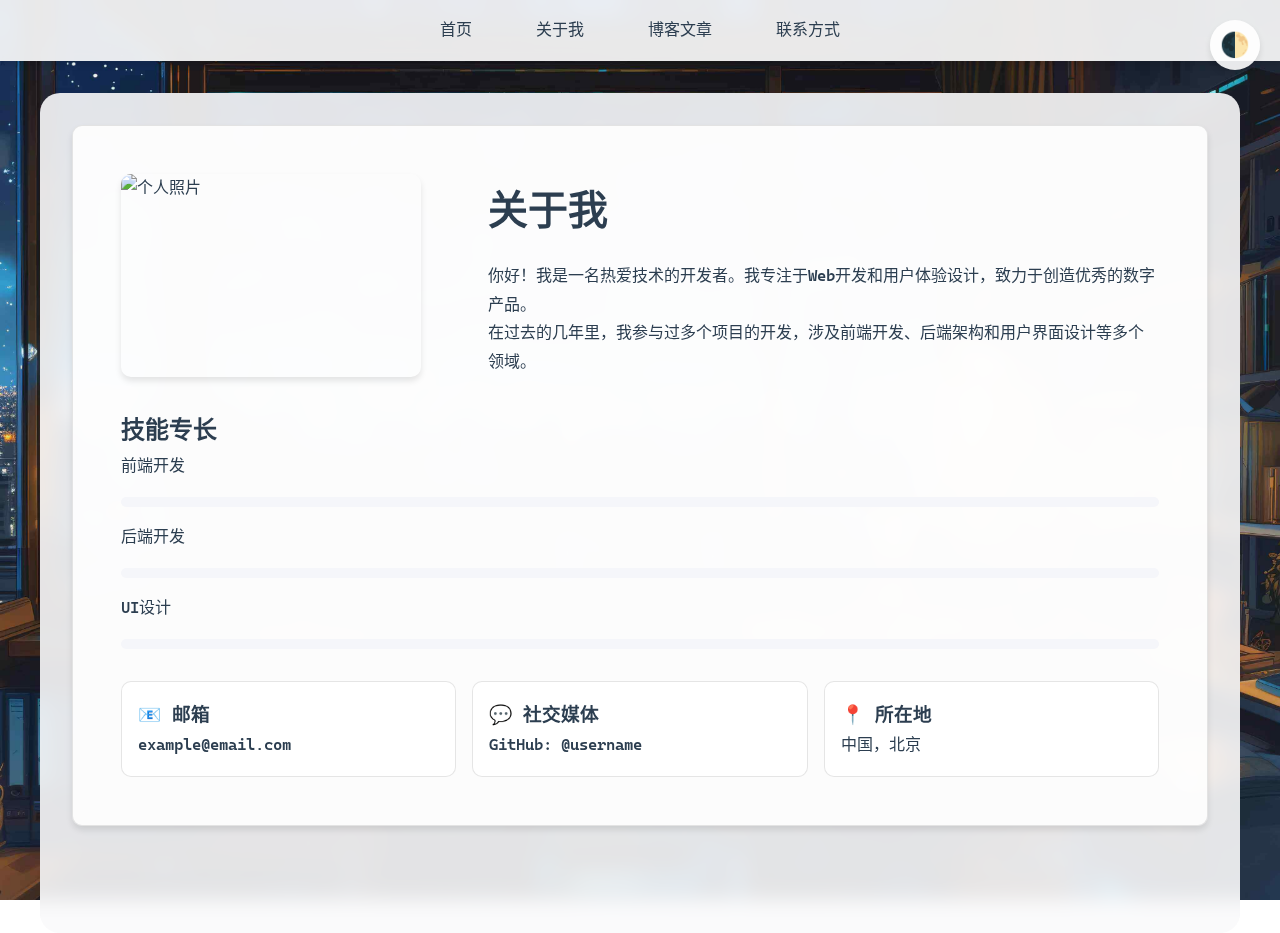
==== AboutMe.html @ f8949e1e "Add files via upload" ====
<!DOCTYPE html>
<html lang="zh-CN" data-theme="light">

<head>
    <meta charset="UTF-8">
    <meta name="viewport" content="width=device-width, initial-scale=1.0">
    <title>关于我 - 我的博客</title>
    <link href="https://fonts.googleapis.com/css2?family=Noto+Sans+SC:wght@300;400;500;700&display=swap"
        rel="stylesheet">
    <link rel="stylesheet" href="css/style.css">
    <link rel="stylesheet" href="css/AboutMe.css">
    <link rel="stylesheet" href="css/fonts.css">
    <script src="js/AboutMe.js"></script>
</head>

<body>
    <button class="theme-toggle" aria-label="切换主题">🌓</button>

    <nav>
        <ul>
            <li><a href="index.html">首页</a></li>
            <li><a href="AboutMe.html">关于我</a></li>
            <li><a href="blogs.html">博客文章</a></li>
            <li><a href="contact.html">联系方式</a></li>
        </ul>
    </nav>

    <div class="container">
        <article class="article-container">
            <div class="profile-section">
                <img src="images/a.jpg" alt="个人照片" class="profile-image">
                <div>
                    <h1 class="article-title">关于我</h1>
                    <p>你好！我是一名热爱技术的开发者。我专注于Web开发和用户体验设计，致力于创造优秀的数字产品。</p>
                    <p>在过去的几年里，我参与过多个项目的开发，涉及前端开发、后端架构和用户界面设计等多个领域。</p>
                </div>
            </div>

            <div class="skills-section">
                <h2>技能专长</h2>
                <div>
                    <p>前端开发</p>
                    <div class="skill-bar">
                        <div class="skill-progress" style="--progress: 90%"></div>
                    </div>
                </div>
                <div>
                    <p>后端开发</p>
                    <div class="skill-bar">
                        <div class="skill-progress" style="--progress: 85%"></div>
                    </div>
                </div>
                <div>
                    <p>UI设计</p>
                    <div class="skill-bar">
                        <div class="skill-progress" style="--progress: 75%"></div>
                    </div>
                </div>
            </div>

            <div class="contact-section">
                <div class="contact-item">
                    <h3>📧 邮箱</h3>
                    <p>example@email.com</p>
                </div>
                <div class="contact-item">
                    <h3>💬 社交媒体</h3>
                    <p>GitHub: @username</p>
                </div>
                <div class="contact-item">
                    <h3>📍 所在地</h3>
                    <p>中国，北京</p>
                </div>
            </div>
        </article>
    </div>
</body>

</html>
---- css/style.css ----
:root[data-theme="light"] {
    --primary-color: #2c3e50;
    --secondary-color: #3498db;
    --text-color: #2c3e50;
    --bg-color: rgba(249, 250, 251, 0.9);
    --card-bg: rgba(255, 255, 255, 0.9);
    --hover-bg-color: rgba(52, 73, 94, 0.9);
    --hover-text-color: #ecf0f1;
    --light-gray: #f5f6fa;
    --border-radius: 10px;
    --box-shadow: 0 4px 6px rgba(0, 0, 0, 0.1);
    --code-bg: #f8f9fa;
    --meta-color: #666;
    --border-color: rgba(0, 0, 0, 0.1);
}

:root[data-theme="dark"] {
    --primary-color: #ecf0f1;
    --secondary-color: #3498db;
    --text-color: #ecf0f1;
    --bg-color: rgba(44, 62, 80, 0.95);
    --card-bg: rgba(52, 73, 94, 0.9);
    --hover-bg-color: rgba(255, 255, 255, 0.9);
    --hover-text-color: #2c3e50;
    --light-gray: #34495e;
    --box-shadow: 0 4px 6px rgba(0, 0, 0, 0.3);
    --code-bg: #2d3436;
    --meta-color: #bdc3c7;
    --border-color: rgba(255, 255, 255, 0.1);
}

* {
    margin: 0;
    padding: 0;
    box-sizing: border-box;
    transition: background-color 0.3s ease, color 0.3s ease;
}

body {
    font-family: 'Noto Sans SC', sans-serif;
    line-height: 1.8;
    color: var(--text-color);
    background: url('../Images/Background.png') fixed center/cover;
    min-height: 100vh;
    transition: color 0.3s ease;
}

nav {
    background-color: var(--card-bg);
    padding: 1rem;
    box-shadow: var(--box-shadow);
    position: sticky;
    top: 0;
    z-index: 1000;
    transition: all 0.3s ease;
    backdrop-filter: blur(10px);
    margin-bottom: 2rem;
}

nav ul {
    list-style: none;
    display: flex;
    justify-content: center;
    gap: 2rem;
}

nav ul li a {
    color: var(--text-color);
    text-decoration: none;
    font-weight: 500;
    padding: 0.5rem 1rem;
    border-radius: 20px;
    transition: all 0.3s ease;
    position: relative;
}

nav ul li a::after {
    content: '';
    position: absolute;
    bottom: 0;
    left: 50%;
    width: 0;
    height: 2px;
    background-color: var(--secondary-color);
    transition: all 0.3s ease;
    transform: translateX(-50%);
}

nav ul li a:hover::after {
    width: 100%;
}

nav ul li a:hover {
    color: var(--secondary-color);
}

.container {
    max-width: 1200px;
    margin: 0 auto;
    padding: 2rem;
    background-color: var(--bg-color);
    min-height: calc(100vh - 60px);
    backdrop-filter: blur(10px);
    border-radius: 20px;
}

.article-container {
    background-color: var(--card-bg);
    padding: 3rem;
    border-radius: 10px;
    box-shadow: var(--box-shadow);
    margin-bottom: 2rem;
    animation: fadeIn 0.8s ease;
    border: 1px solid var(--border-color);
}

.article-title {
    font-size: 2.5rem;
    margin-bottom: 1rem;
    color: var(--text-color);
}

.article-meta {
    color: var(--meta-color);
    opacity: 0.8;
    margin-bottom: 2rem;
    padding-bottom: 1rem;
    border-bottom: 1px solid var(--border-color);
}

.article-content {
    font-size: 1.1rem;
    line-height: 1.8;
}

.article-content p {
    margin-bottom: 1.5rem;
    color: var(--text-color);
}

.article-content h2 {
    margin: 2rem 0 1rem;
    color: var(--text-color);
}

.article-content img {
    max-width: 100%;
    height: auto;
    border-radius: var(--border-radius);
    margin: 1.5rem 0;
}

.article-content pre {
    background-color: var(--code-bg);
    padding: 1.5rem;
    border-radius: 10px;
    overflow-x: auto;
    margin: 1.5rem 0;
    border: 1px solid var(--border-color);
}

.article-content code {
    font-family: monospace;
    color: var(--text-color);
}

.article-tags {
    margin-top: 3rem;
    padding-top: 2rem;
    border-top: 1px solid var(--border-color);
}

.article-tags span {
    color: var(--text-color);
    /* 添加颜色变量 */
    transition: color 0.3s ease;
    /* 添加过渡效果 */
}

.tag {
    display: inline-block;
    padding: 0.5rem 1rem;
    background-color: var(--light-gray);
    color: var(--text-color);
    text-decoration: none;
    border-radius: 20px;
    margin: 0.5rem;
    transition: all 0.3s ease;
    border: 1px solid var(--border-color);
}

.tag:hover {
    background-color: var(--hover-bg-color);
    color: var(--hover-text-color);
    transform: translateY(-2px);
}

.theme-toggle {
    position: fixed;
    top: 20px;
    right: 20px;
    width: 50px;
    height: 50px;
    border-radius: 50%;
    background-color: var(--card-bg);
    color: var(--text-color);
    border: none;
    cursor: pointer;
    box-shadow: var(--box-shadow);
    z-index: 1001;
    display: flex;
    align-items: center;
    justify-content: center;
    font-size: 24px;
    transition: all 0.3s ease;
}

.theme-toggle:hover {
    transform: scale(1.1);
    background-color: var(--hover-bg-color);
    color: var(--hover-text-color);
}

a {
    color: var(--secondary-color);
    text-decoration: none;
    transition: all 0.3s ease;
}

a:hover {
    color: var(--hover-text-color);
}

@keyframes fadeIn {
    from {
        opacity: 0;
        transform: translateY(20px);
    }

    to {
        opacity: 1;
        transform: translateY(0);
    }
}

@media (max-width: 768px) {
    .container {
        padding: 1rem;
    }

    .article-container {
        padding: 1.5rem;
    }

    .article-title {
        font-size: 2rem;
    }

    nav ul {
        flex-direction: column;
        align-items: center;
    }

    .theme-toggle {
        top: 10px;
        right: 10px;
        width: 40px;
        height: 40px;
        font-size: 20px;
    }
}
---- css/AboutMe.css ----
.profile-section {
    display: grid;
    grid-template-columns: 1fr 2fr;
    gap: 2rem;
    margin-bottom: 2rem;
}

.profile-image {
    width: 100%;
    max-width: 300px;
    border-radius: 10px;
    box-shadow: var(--box-shadow);
}

.skills-section {
    margin: 2rem 0;
}

.skill-bar {
    background-color: var(--light-gray);
    height: 10px;
    border-radius: 5px;
    margin: 1rem 0;
    position: relative;
    overflow: hidden;
    transition: background-color 0.3s ease;
}

.skill-progress {
    position: absolute;
    top: 0;
    left: 0;
    height: 100%;
    background-color: var(--secondary-color);
    border-radius: 5px;
    animation: progressAnimation 1s ease-out forwards;
    transition: background-color 0.3s ease;
}

.contact-section {
    display: grid;
    grid-template-columns: repeat(auto-fit, minmax(250px, 1fr));
    gap: 1rem;
    margin-top: 2rem;
}

.contact-item {
    padding: 1rem;
    background-color: var(--card-bg);
    border-radius: 10px;
    border: 1px solid var(--border-color);
    transition: all 0.3s ease, background-color 0.3s ease, color 0.3s ease;
}

.contact-item:hover {
    transform: translateY(-5px);
    box-shadow: var(--box-shadow);
}

.profile-section p,
.skills-section p,
.contact-item h3,
.contact-item p,
.skills-section h2 {
    color: var(--text-color);
    transition: color 0.3s ease;
}

.article-title,
.article-content p,
.article-content h2 {
    color: var(--text-color);
    transition: color 0.3s ease;
}

@keyframes progressAnimation {
    from {
        width: 0;
    }

    to {
        width: var(--progress);
    }
}

@media (max-width: 768px) {
    .profile-section {
        grid-template-columns: 1fr;
        text-align: center;
    }

    .profile-image {
        margin: 0 auto;
    }
}
---- css/fonts.css ----
@font-face {
    font-family: 'CaskaydiaCove Nerd Font';
    src: url('../Fonts/CaskaydiaCoveNerdFontMono-SemiBold.ttf') format('truetype');
    font-weight: normal;
    font-style: normal;
}

* {
    margin: 0;
    padding: 0;
    box-sizing: border-box;
    transition: background-color 0.2s ease, color 0.2s ease, border-color 0.2s ease;
    font-family: 'CaskaydiaCove Nerd Font';
}
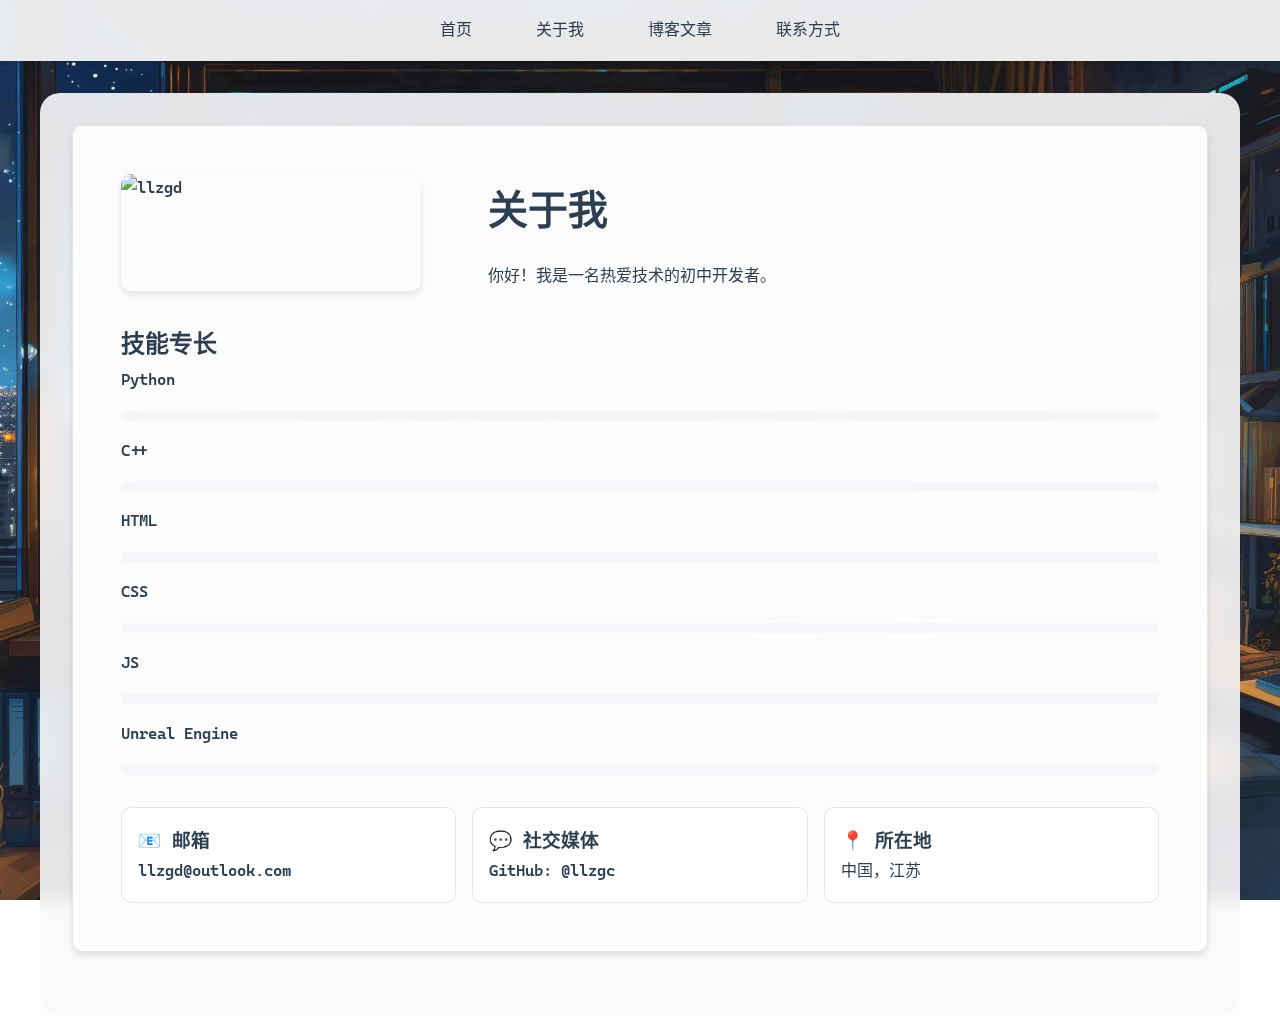
==== commit 1491e2d7: "Update AboutMe.html" ====
--- a/AboutMe.html
+++ b/AboutMe.html
@@ -4,17 +4,23 @@
 <head>
     <meta charset="UTF-8">
     <meta name="viewport" content="width=device-width, initial-scale=1.0">
-    <title>关于我 - 我的博客</title>
+    <title>llzgd - 关于我</title>
     <link href="https://fonts.googleapis.com/css2?family=Noto+Sans+SC:wght@300;400;500;700&display=swap"
         rel="stylesheet">
     <link rel="stylesheet" href="css/style.css">
     <link rel="stylesheet" href="css/AboutMe.css">
     <link rel="stylesheet" href="css/fonts.css">
+    <link rel="icon" href="images/a.jpg" type="image/jpg" />
     <script src="js/AboutMe.js"></script>
+    <link rel="stylesheet" href="css/loader.css">
+    <script src="https://code.jquery.com/jquery-3.6.0.min.js"></script>
+    <script type="text/javascript" src="js/loader.js"></script>
 </head>
 
 <body>
-    <button class="theme-toggle" aria-label="切换主题">🌓</button>
+    <div class="loader-wrapper">
+        <span class="loader"><span class="loader-inner"></span></span>
+    </div>
 
     <nav>
         <ul>
@@ -28,32 +34,49 @@
     <div class="container">
         <article class="article-container">
             <div class="profile-section">
-                <img src="images/a.jpg" alt="个人照片" class="profile-image">
+                <img src="images/a.jpg" alt="llzgd" class="profile-image">
                 <div>
                     <h1 class="article-title">关于我</h1>
-                    <p>你好！我是一名热爱技术的开发者。我专注于Web开发和用户体验设计，致力于创造优秀的数字产品。</p>
-                    <p>在过去的几年里，我参与过多个项目的开发，涉及前端开发、后端架构和用户界面设计等多个领域。</p>
+                    <p>你好！我是一名热爱技术的初中开发者。</p>
                 </div>
             </div>
 
             <div class="skills-section">
                 <h2>技能专长</h2>
                 <div>
-                    <p>前端开发</p>
+                    <p>Python</p>
                     <div class="skill-bar">
-                        <div class="skill-progress" style="--progress: 90%"></div>
+                        <div class="skill-progress" style="--progress: 45%"></div>
                     </div>
                 </div>
                 <div>
-                    <p>后端开发</p>
+                    <p>C++</p>
                     <div class="skill-bar">
-                        <div class="skill-progress" style="--progress: 85%"></div>
+                        <div class="skill-progress" style="--progress: 1%"></div>
                     </div>
                 </div>
                 <div>
-                    <p>UI设计</p>
+                    <p>HTML</p>
                     <div class="skill-bar">
-                        <div class="skill-progress" style="--progress: 75%"></div>
+                        <div class="skill-progress" style="--progress: 35%"></div>
+                    </div>
+                </div>
+                <div>
+                    <p>CSS</p>
+                    <div class="skill-bar">
+                        <div class="skill-progress" style="--progress: 13%"></div>
+                    </div>
+                </div>
+                <div>
+                    <p>JS</p>
+                    <div class="skill-bar">
+                        <div class="skill-progress" style="--progress: 2%"></div>
+                    </div>
+                </div>
+                <div>
+                    <p>Unreal Engine</p>
+                    <div class="skill-bar">
+                        <div class="skill-progress" style="--progress: 24%"></div>
                     </div>
                 </div>
             </div>
@@ -61,19 +84,19 @@
             <div class="contact-section">
                 <div class="contact-item">
                     <h3>📧 邮箱</h3>
-                    <p>example@email.com</p>
+                    <p>llzgd@outlook.com</p>
                 </div>
                 <div class="contact-item">
                     <h3>💬 社交媒体</h3>
-                    <p>GitHub: @username</p>
+                    <p>GitHub: @llzgc</p>
                 </div>
                 <div class="contact-item">
                     <h3>📍 所在地</h3>
-                    <p>中国，北京</p>
+                    <p>中国，江苏</p>
                 </div>
             </div>
         </article>
     </div>
 </body>
 
-</html>+</html>
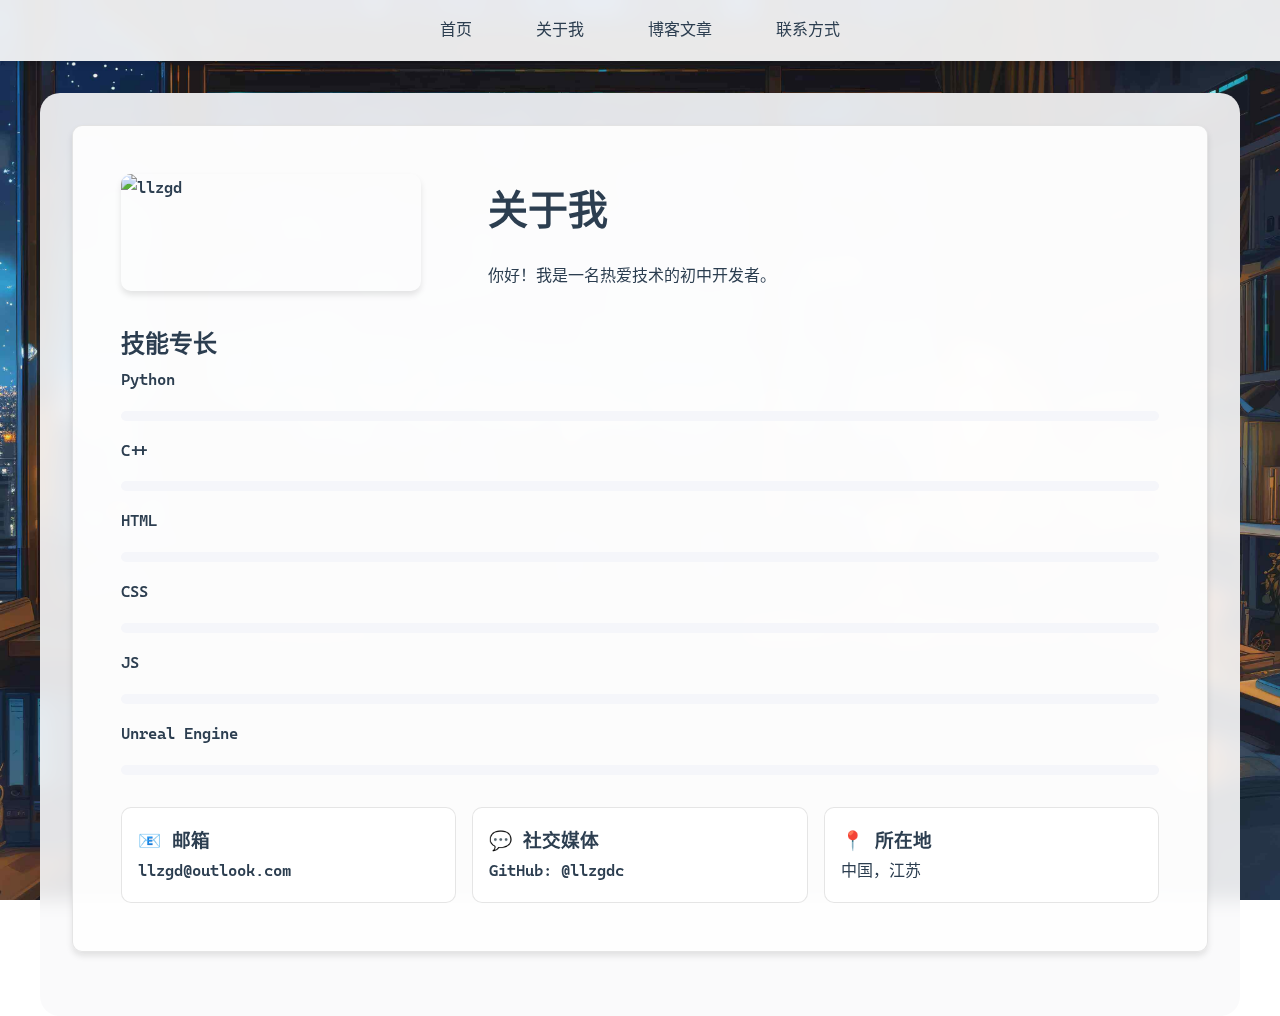
==== commit 45a22885: "Update AboutMe.html" ====
--- a/AboutMe.html
+++ b/AboutMe.html
@@ -15,6 +15,8 @@
     <link rel="stylesheet" href="css/loader.css">
     <script src="https://code.jquery.com/jquery-3.6.0.min.js"></script>
     <script type="text/javascript" src="js/loader.js"></script>
+    <link rel="icon" href="images/a.jpg" type="image/x-icon">
+    <link rel="shortcut icon" href="images/a.jpg" type="image/x-icon">
 </head>
 
 <body>
@@ -88,7 +90,7 @@
                 </div>
                 <div class="contact-item">
                     <h3>💬 社交媒体</h3>
-                    <p>GitHub: @llzgc</p>
+                    <p>GitHub: @llzgdc</p>
                 </div>
                 <div class="contact-item">
                     <h3>📍 所在地</h3>
